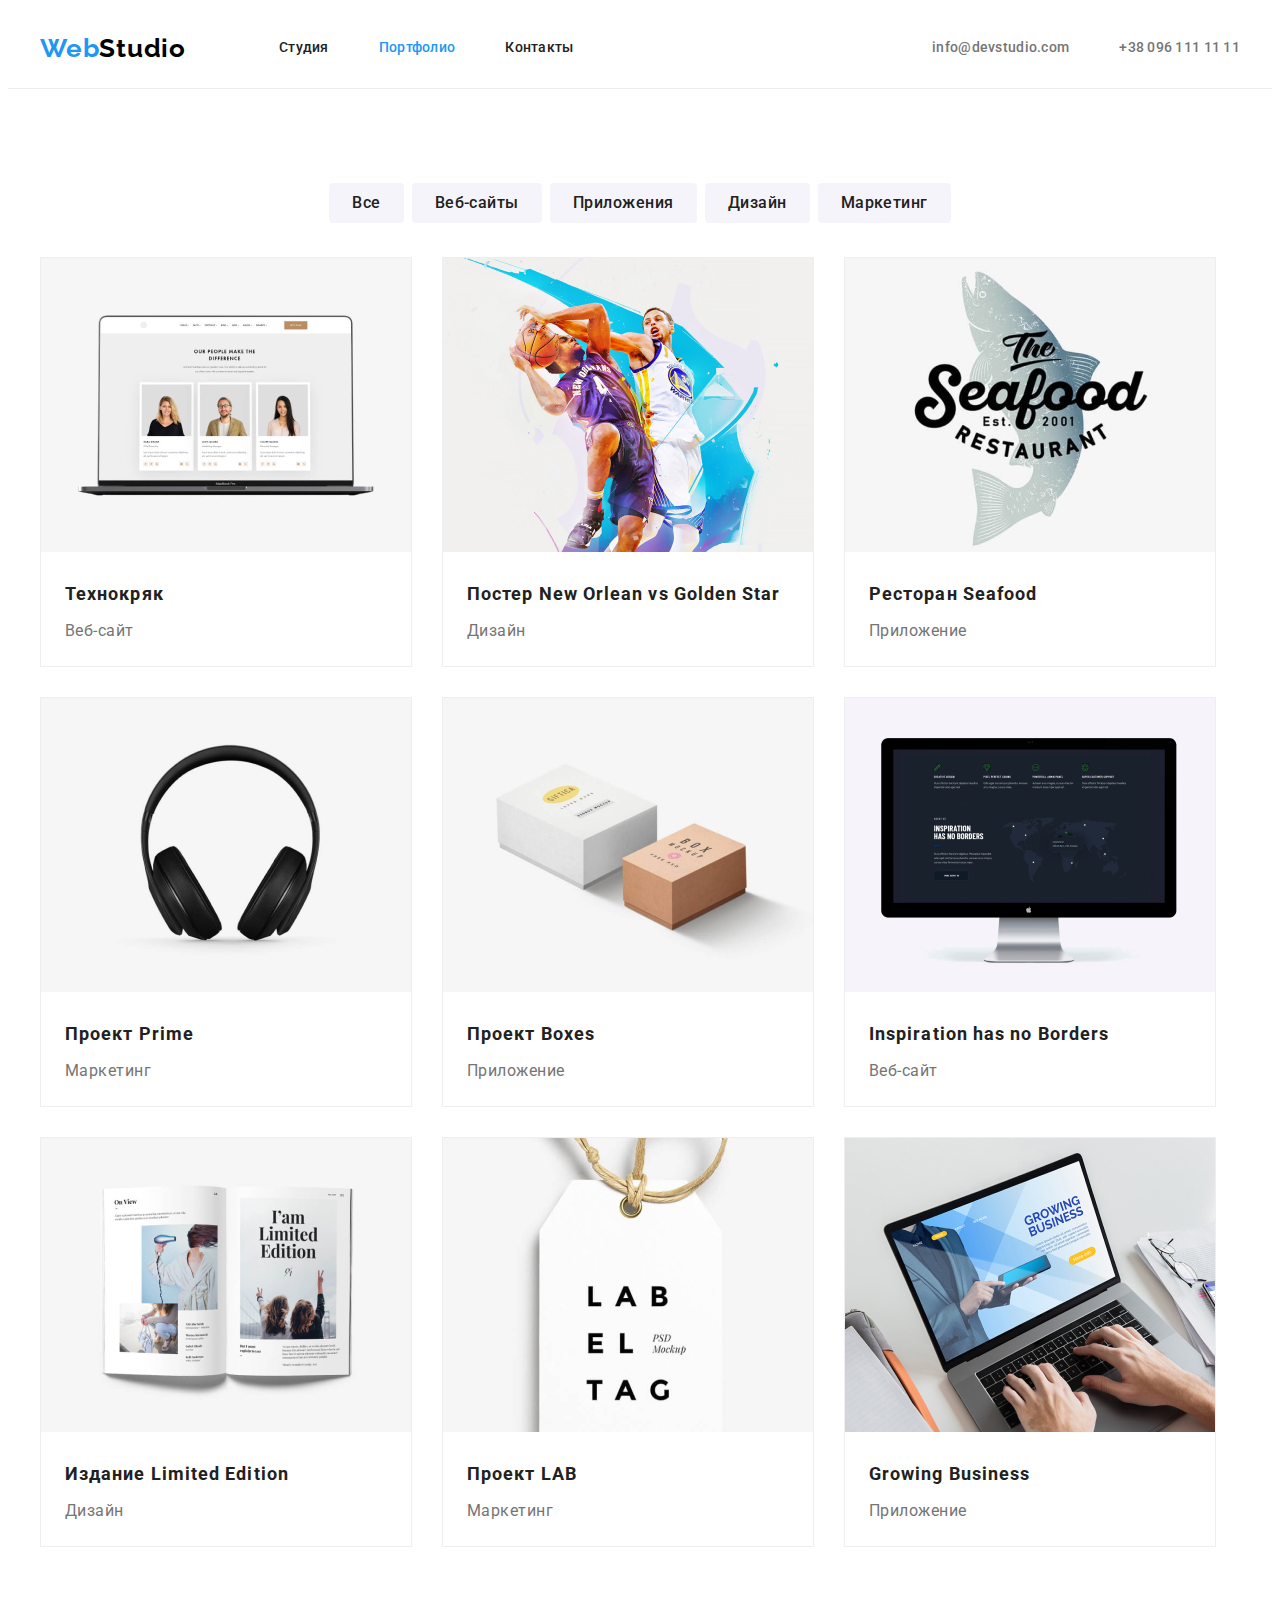
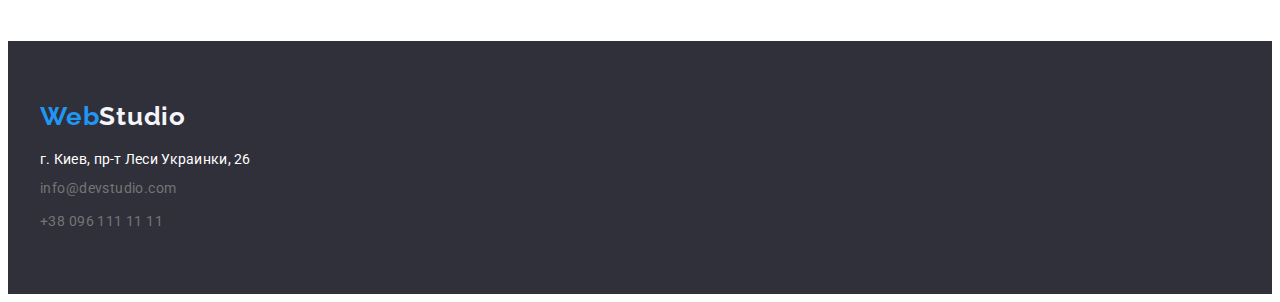
==== portfolio.html @ fe738aff "first edit" ====
<!DOCTYPE html>
<html lang="ru">
<head>
    <meta charset="UTF-8">
    <meta http-equiv="X-UA-Compatible" content="IE=edge">
    <meta name="viewport" content="width=device-width, initial-scale=1.0">
    <title>WebStudio</title>
    <link rel="preconnect" href="https://fonts.googleapis.com">
    <link rel="preconnect" href="https://fonts.gstatic.com" crossorigin>
    <link href="https://fonts.googleapis.com/css2?family=Raleway:wght@700&family=Roboto:wght@400;500;700;900&display=swap"
        rel="stylesheet">
        <link rel="stylesheet" href="https://cdnjs.cloudflare.com/ajax/libs/modern-normalize/1.1.0/modern-normalize.min.css"
            integrity="sha512-wpPYUAdjBVSE4KJnH1VR1HeZfpl1ub8YT/NKx4PuQ5NmX2tKuGu6U/JRp5y+Y8XG2tV+wKQpNHVUX03MfMFn9Q=="
            crossorigin="anonymous" referrerpolicy="no-referrer" />
    <link rel="stylesheet" href="./css/style.css">
</head>
<body>
    <header class="header" >
        <div class="conteiner head">
            <nav class="main-nav">
                <a href="./index.html" class="logo"><span class="logo-studio-color">Web</span>Studio</a>
                <ul class="list main-nav-parts">
                    <li><a href="./index.html" class="navigation">Студия</a></li>
                    <li><a href="./portfolio.html" class="navigation current">Портфолио</a></li>
                    <li><a href="" class="navigation">Контакты</a></li>
                </ul>
            </nav>
            <ul class="list main-nav-contact">
                <li class="list"><a href="mailto:info@devstudio.com" class="out-navigation">info@devstudio.com</a></li>
                <li class="list"><a href="tel:+380961111111" class="out-navigation">+38 096 111 11 11</a></li>
            </ul>
        </div>
    </header>
    <main>
        <section class="portfolio-section">
           <div class="conteiner">
                <h1 class="hiden-text">Портфолио</h1>
                <ul class="portfolio-button">
                    <li class="list"><button type="button" class="button-portfolio">Все</button></li>
                    <li class="list"><button type="button" class="button-portfolio">Веб-сайты</button></li>
                    <li class="list"><button type="button" class="button-portfolio">Приложения</button></li>
                    <li class="list"><button type="button" class="button-portfolio">Дизайн</button></li>
                    <li class="list"><button type="button" class="button-portfolio">Маркетинг</button></li>
                </ul>
                <ul class="portfolio-item">
                    <li class="list">
                        <a href="" class="text-decoratio-none">
                            <img src="./images/portfolio/img.jpg"alt="" width="370">
                            <div class="portfolio-item-text">
                                <h2 class="carts-title">Технокряк</h2>
                                <p class="carts-description">Веб-сайт</p>
                            </div>
                        </a>
                    </li>
                    <li class="list">
                        <a href="" class="text-decoratio-none">
                            <img src="./images/portfolio/img-1.jpg" alt="" width="370">
                            <div class="portfolio-item-text">
                                <h2 class="carts-title">Постер New Orlean vs Golden Star</h2>
                                <p class="carts-description">Дизайн</p>
                            </div>
                        </a>
                    </li>
                    <li class="list">
                        <a href="" class="text-decoratio-none">
                            <img src="./images/portfolio/img-2.jpg" alt="" width="370">
                            <div class="portfolio-item-text">
                                <h2 class="carts-title">Ресторан Seafood</h2>
                                <p class="carts-description">Приложение</p>
                            </div>
                        </a>
                    </li>
                    <li class="list">
                        <a href="" class="text-decoratio-none">
                            <img src="./images/portfolio/img-3.jpg" alt="" width="370">
                            <div class="portfolio-item-text">
                                <h2 class="carts-title">Проект Prime</h2>
                                <p class="carts-description">Маркетинг</p>
                            </div>
                            
                        </a>
                    </li>
                    <li class="list">
                        <a href="" class="text-decoratio-none">
                            <img src="./images/portfolio/img-4.jpg" alt="" width="370">
                            <div class="portfolio-item-text">
                                <h2 class="carts-title">Проект Boxes</h2>
                                <p class="carts-description">Приложение</p>
                            </div>
                         
                        </a>
                    </li>
                    <li class="list">
                        <a href="" class="text-decoratio-none">
                            <img src="./images/portfolio/img-5.jpg" alt="" width="370">
                            <div class="portfolio-item-text">
                                    <h2 class="carts-title">Inspiration has no Borders</h2>
                                    <p class="carts-description">Веб-сайт</p>
                            </div>
                       
                        </a>
                    </li>
                    <li class="list">
                        <a href="" class="text-decoratio-none">
                            <img src="./images/portfolio/img-6.jpg" alt="" width="370">
                            <div class="portfolio-item-text">
                                <h2 class="carts-title">Издание Limited Edition</h2>
                                <p class="carts-description">Дизайн</p>
                            </div>
                            
                        </a>
                    </li>
                    <li class="list">
                        <a href="" class="text-decoratio-none">
                            <img src="./images/portfolio/img-7.jpg" alt="" width="370">
                            <div class="portfolio-item-text">
                                <h2 class="carts-title">Проект LAB</h2>
                                <p class="carts-description">Маркетинг</p>
                            </div>
                          
                        </a>
                    </li>
                    <li class="list">
                        <a href="" class="text-decoratio-none">
                            <img src="./images/portfolio/img-8.jpg" alt="" width="370">
                            <div class="portfolio-item-text">
                                <h2 class="carts-title">Growing Business</h2>
                                <p class="carts-description">Приложение</p>
                            </div>
                           
                        </a>
                    </li>
                </ul>
           </div>
        </section>
    </main>
<footer class="footer">
    <div class="conteiner">
        <a href="./index.html" class="logo-footer"><span class="logo-studio-color">Web</span>Studio</a>
        <address class="adress-footer">
            <ul>
                <li class="list">
                    <p>г. Киев, пр-т Леси Украинки, 26</p>
                </li>
                <li class="list"><a href="mailto:info@devstudio.com" class="footer-navigation">info@devstudio.com</a>
                </li>
                <li class="list"><a href="tel:+380961111111" class="footer-navigation">+38 096 111 11 11</a></li>
            </ul>
        </address>
    </div>
</footer>
</body>

</html>
---- css/style.css ----
:root{
    --nav-black: #212121;
    --accent: #2196F3;
    --footer-bcg: #2F303A;
    --page-color:#ffffff;
    --main-text-color:#212121;
    --paragraf-color: #ffffff;
    --adress-color: #757575;
    --down-section:#F5F4FA;
    --just-blck:#000000;
    --border-portgolio:#eee;
    --border-header:#ECECEC;
    }
h1,
h2,
h3,
h4,
h5,
h6,
p,
ul
{
   margin: 0px;
   padding: 0px;
}

body{
    font-family: 'Roboto', sans-serif;
    color: var(--main-text-color);
    background-color: var(--page-color);
    font-size: 14px;
    line-height: 1.14;
    letter-spacing: 0.02em;
}
.list {
    list-style-type: none;
    padding-left: 0px;
}

.conteiner{
    margin-left: auto;
    margin-right: auto;
    width: 1200px;
    padding: 0 15px 0 15px;
   /* outline: 2px solid tomato;*/
}
.head {
    display: flex;
    align-items: center;
  
}
.header{
    display: flex;
    align-items: center;
    border-bottom: 1px solid var(--border-header);
}
.main-nav{
    display: flex;
    align-items: center;
}
.main-nav-parts {
    margin-left: 93px;
    display: flex;
}
.main-nav-contact {
    display: flex;
    margin-left:auto;
}
.logo{
    display: inline;
    font-family: 'Raleway', sans-serif;
    font-weight: 700;
    font-size: 26px;
    line-height: 1.19;
    letter-spacing: 0.03em;
    color: var(--just-blck);
    text-decoration: none;

}
.logo-studio-color{
    color: var(--accent);
}
.navigation{
    color: var(--nav-black);
    font-weight: 500;
    display: block;
    text-decoration: none;
    padding-bottom: 32px;
    padding-top: 32px;

}
.main-nav-parts li,
.main-nav-contact li{
    margin-right: 50px;
}
.main-nav-parts li:last-child,
.main-nav-contact li:last-child{
    margin-right: 0;
}
.navigation:hover,
.navigation:focus,
.out-navigation:hover,
.out-navigation:focus,
.footer-navigation:hover,
.footer-navigation:focus
{
    color: var(--accent);
}
.current{
    color: var(--accent);
}
.current:hover,
.current:focus{
    color: var(--nav-black);
}
.out-navigation{
    color: var(--adress-color);
    font-weight: 500;
    text-decoration: none;
    display: block;
    padding-bottom: 32px;
    padding-top: 32px;
   
}

/* -----Hero-----*/
.hero {

    padding-top: 200px;
    padding-bottom: 200px;
    max-width: 1600px;
    background-image:linear-gradient(to right, rgba(47, 48, 58, 0.4),
        rgba(47, 48, 58, 0.4)),
        url(../images/hero.jpg);
    background-color: var(--footer-bcg);
    background-repeat: no-repeat;
    background-position: center;
    background-size: cover;
    margin-right: auto;
    margin-left: auto;
 
    text-align: center;

}
.hero-text{

    width: 696px;
    margin-left: auto;
    margin-right: auto;
    margin-bottom: 30px;

    color: var(--paragraf-color);
    font-weight: 900;
    font-size: 44px;
    line-height: 1.36;
    text-transform: uppercase;
    letter-spacing: 0.06em;
    }
.button{

    color: var(--paragraf-color);
    background-color: var(--accent);
    font-family: 'Roboto', sans-serif;
    font-weight: 700;
    font-size: 16px;
    line-height: 1.88;
    cursor: pointer;
    letter-spacing: 0.06em;
    padding: 10px 32px;
    border: 1px solid transparent;
    border-radius: 4px;
    min-width: 200px;

}
.button:hover,
.button:focus{
    background-color: var(--paragraf-color);
    color: var(--accent);
}

/*---------down-section*----------------*/
.down-section{
    padding-top: 101px;
    padding-bottom: 101px;
}
.hiden-text{
    visibility: hidden;
    font-size: 0;
}
.feature-list{
    display: flex;
}
.feature-list .list{
    width: 270px;
    margin-right: 30px;

}
.feature-list .list:last-child{
    margin-right: 0px;
}
.section-title{
    font-weight: 700;
    font-size: 14px;
    line-height: 1.14;
    letter-spacing: 0.03em;
    margin-bottom: 10px;
}
.section-paragraf{
    font-weight: 400;
    font-size: 14px;
    line-height: 1.71;
    letter-spacing: 0.03em;
    color: var(--adress-color);
}
/*-------project-section------*/
.section-project{
    padding-bottom: 94px;
}
.section-projects-title {
    font-weight: 700;
    font-size: 36px;
    line-height: 1.16;
    text-align: center;
    letter-spacing: 0.03em;
    margin-bottom: 50px;
    padding-top: 0;
    padding-bottom: 0;

}
.section-project-photo {
    display: flex;
}

.section-project-photo .list {
    margin-right: 30px;
}

.section-project-photo .list:last-child {
    margin-right: 0;
}
.section-project-photo img{
    width: 100%;
    height: auto;
    display: block;
}
/*-------teem-part-------*/
.teem-part {
    background-color: var(--down-section);
    padding-bottom: 94px;
    padding-top: 94px;
}
.teem{
    display: flex;
   
}
.teem-part-title{
    font-weight: 700;
    font-size: 36px;
    line-height: 1.16;
    text-align: center;
    letter-spacing: 0.03em;
    margin-bottom: 50px;
    
}

.teem .list{
    margin-right: 30px;
    
    box-shadow: 0px 1px 3px rgba(0, 0, 0, 0.12),
    0px 1px 1px rgba(0, 0, 0, 0.14),
    0px 2px 1px rgba(0, 0, 0, 0.2);
    border-radius: 0px 0px 4px 4px;
    background-color: var(--paragraf-color);
}
.teem .list:last-child {
    margin-right: 0;
}
.teem img{
    width: 100%;
    height: auto;
    display: block;
}
.teem-part-text{
    padding-top: 30px;
    padding-bottom: 30px;
}
.teem-name{
    font-weight: 500;
    font-size: 16px;
    line-height: 1.18;
    text-align: center;
    letter-spacing: 0.03em;
    margin-bottom: 10px;
}
.teem-profession{
    font-weight: 400;
    font-size: 16px;
    
    line-height: 1.18;
    text-align: center;
    letter-spacing: 0.03em;
    color: var(--adress-color); 
}
/*--------regular-client-----*/
.regular-client{
    padding-top: 94px;
    padding-bottom: 94px;
}
.regular-client ul{
    display: flex;
    justify-content: space-between;
}
.regular-client .list{
    padding: 16px 32px 16px 32px;
    border: 1px solid #AFB1B8;
   
    border-radius: 4px;
}
/* -----Footer-----*/
.footer{
    color: var(--paragraf-color);
    background-color: var(--footer-bcg);
    padding-top: 60px;
    padding-bottom: 60px;
}
.logo-footer{
    display: block;
    font-family: 'Raleway', sans-serif;
    font-weight: 700;
    font-size: 26px;
    
    line-height: 1.19;
    letter-spacing: 0.03em;
    text-decoration: none;
    color: var(--down-section);
    margin-bottom: 20px;
   
}
.footer-navigation{
    color: var(--adress-color);
    font-weight: 400;
    text-decoration: none;
    font-size: 14px;
    line-height: 1.71;
    letter-spacing: 0.03em;
}
.adress-footer{
    font-style: normal;
}

.adress-footer .list{
 
    margin-bottom: 9px;
}

.adress-footer .list:last-child {

    margin-bottom: 0px;
}
.adress-footer img{
    width: 100%;
    height: auto;
    display: block;
}

/* -----Portfolio-----*/
.portfolio-section {
    color: var(--page-color);
    padding-top: 94px;
    padding-bottom: 94px;
}

.button-portfolio{
    font-family: inherit;
    font-style: normal;
    font-weight: 500;
    font-size: 16px;
    line-height: 1.62;
    text-align: center;
    letter-spacing: 0.03em;
    background-color: var(--down-section);
    color: var(--main-text-color);
    cursor: pointer;
    padding: 6px 22px;
    border: 1px solid transparent;
    border-radius: 4px;
    
}
.button-portfolio:hover,
.button-portfolio:focus
{
    font-family: inherit;
    font-style: normal;
    font-weight: 500;
    font-size: 16px;
    line-height: 1.62;
    text-align: center;
    letter-spacing: 0.03em;
    color: var(--paragraf-color);
    background-color: var(--accent);
}
.portfolio-button{
    display: flex;
 
    margin-bottom: 34px;
    justify-content: center;
} 
.portfolio-button li{
    margin-right: 8px;
    
}
.portfolio-button li:last-child {
    margin-right: 0;
}
.portfolio-item{
    display: flex;
    flex-wrap: wrap;
  
}

.portfolio-item li{
    width: 370px;
    margin-right: 30px;
    margin-bottom: 30px;
    border: 1px solid var(--border-portgolio);
    
}
.portfolio-item li:hover,
.portfolio-item li:focus{
    border: 1px solid #EEEEEE;
    box-sizing: border-box;
    box-shadow: 0px 1px 1px rgba(0, 0, 0, 0.12),
    0px 4px 4px rgba(0, 0, 0, 0.06),
    1px 4px 6px rgba(0, 0, 0, 0.16);
}

.portfolio-item-text{
   
    padding: 20px 24px;
  
}
.portfolio-item-text .carts-title{
    margin-bottom: 4px;
 
}

.portfolio-item li:nth-child(3n+3){
    margin-right: 0;
}
.portfolio-item li:nth-last-child(-n+3) {
    margin-bottom: 0;
}

.carts-title{
    font-weight: 700;
    font-size: 18px;
    line-height: 2;
    letter-spacing: 0.06em;
    color: var(--main-text-color);
    
}
.text-decoratio-none{
     text-decoration: none;
}

.carts-description{
    font-size: 16px;
    line-height: 1.88;
    letter-spacing: 0.03em;
    color: var(--adress-color);
    
}
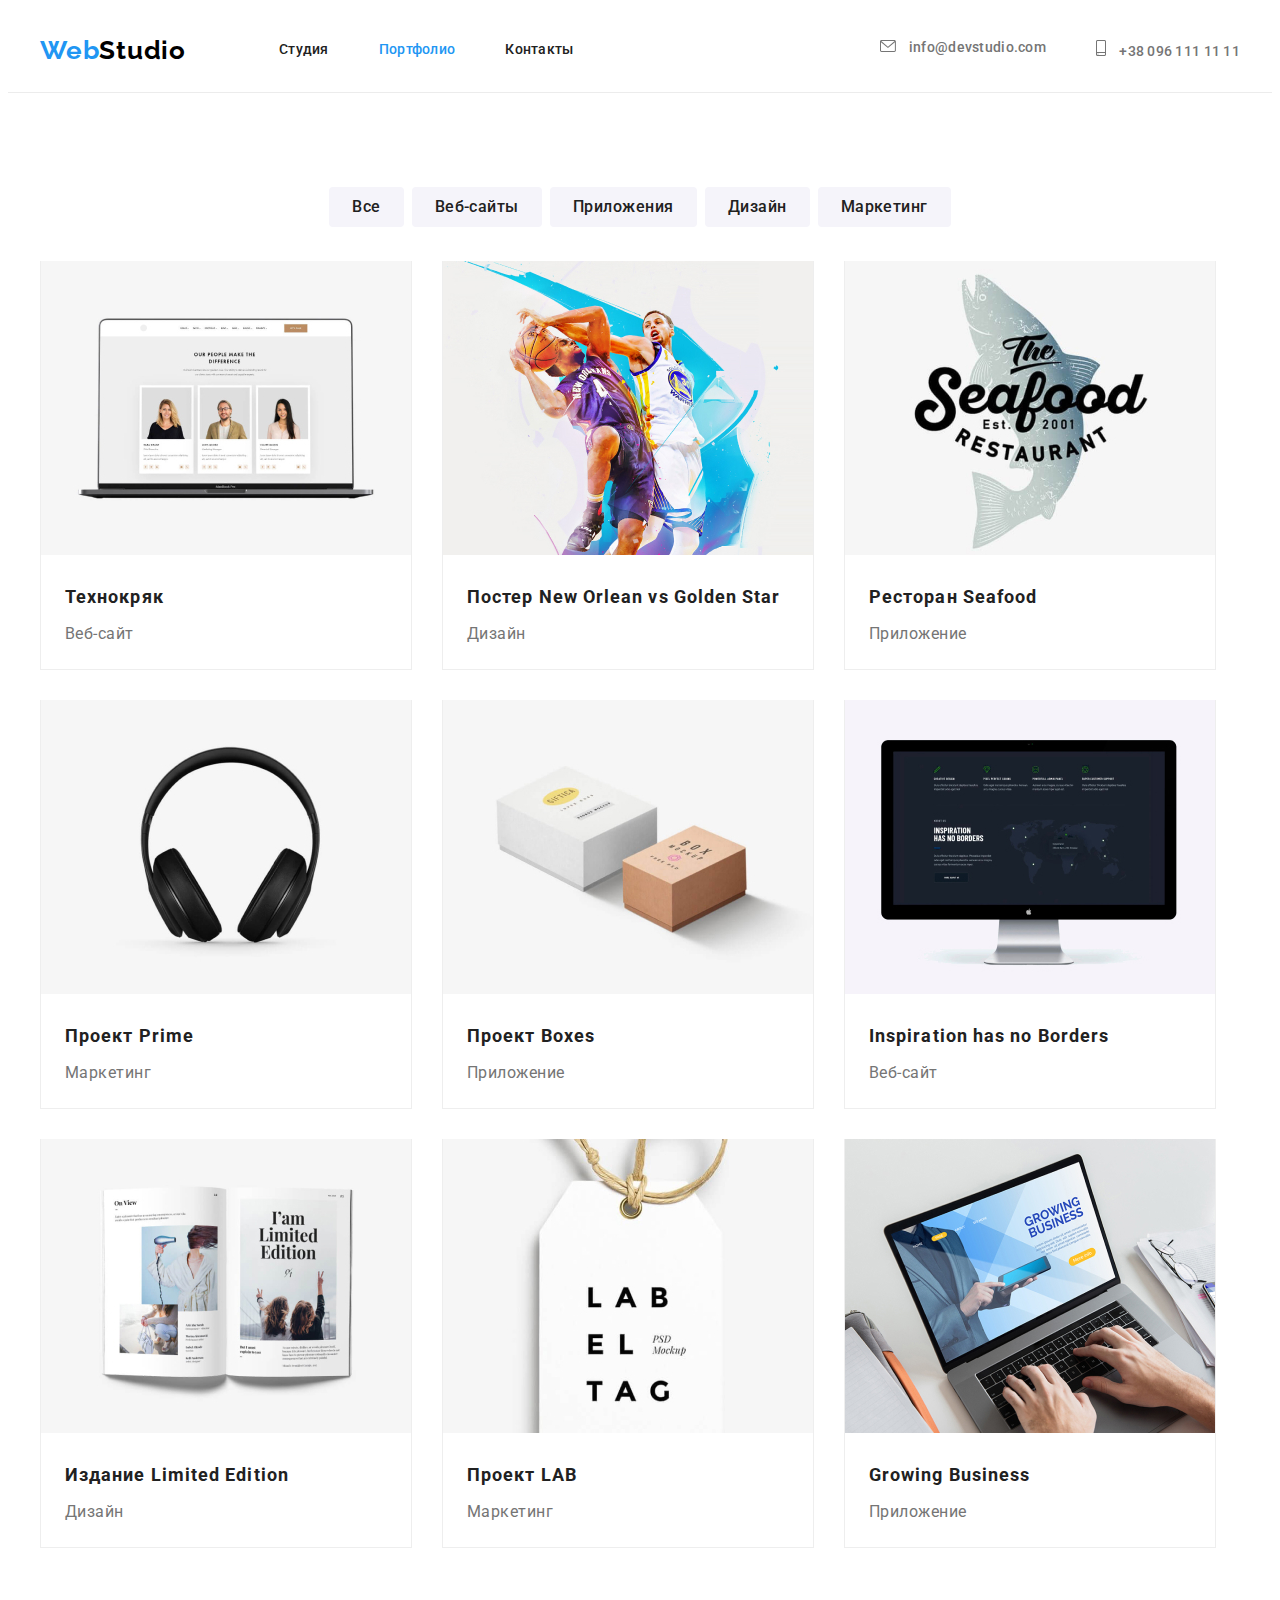
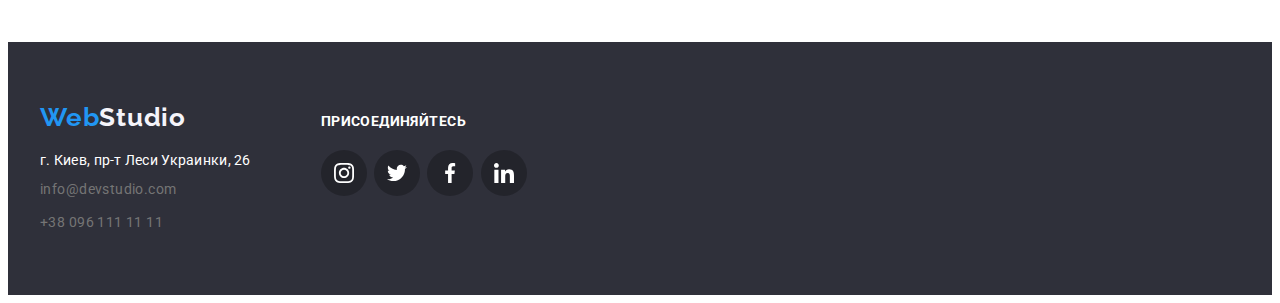
==== commit 285410a2: "first push" ====
--- a/portfolio.html
+++ b/portfolio.html
@@ -15,22 +15,30 @@
     <link rel="stylesheet" href="./css/style.css">
 </head>
 <body>
-    <header class="header" >
-        <div class="conteiner head">
-            <nav class="main-nav">
-                <a href="./index.html" class="logo"><span class="logo-studio-color">Web</span>Studio</a>
-                <ul class="list main-nav-parts">
-                    <li><a href="./index.html" class="navigation">Студия</a></li>
-                    <li><a href="./portfolio.html" class="navigation current">Портфолио</a></li>
-                    <li><a href="" class="navigation">Контакты</a></li>
-                </ul>
-            </nav>
-            <ul class="list main-nav-contact">
-                <li class="list"><a href="mailto:info@devstudio.com" class="out-navigation">info@devstudio.com</a></li>
-                <li class="list"><a href="tel:+380961111111" class="out-navigation">+38 096 111 11 11</a></li>
+<header class="header">
+    <div class="conteiner head">
+        <nav class="main-nav">
+            <a href="./index.html" class="logo"><span class="logo-studio-color">Web</span>Studio</a>
+            <ul class="list main-nav-parts">
+                <li><a href="./index.html" class="navigation">Студия</a></li>
+                <li><a href="./portfolio.html" class="navigation current">Портфолио</a></li>
+                <li><a href="" class="navigation">Контакты</a></li>
             </ul>
-        </div>
-    </header>
+        </nav>
+        <ul class="list main-nav-contact">
+            <li class="list"><a href="mailto:info@devstudio.com" class="out-navigation">
+                    <svg class="ico-contact" width="16" height="12">
+                        <use href="./images/icon/symbol-defs.svg#icon-mail"></use>
+                    </svg>
+                    info@devstudio.com</a></li>
+            <li class="list"><a href="tel:+380961111111" class="out-navigation">
+                    <svg class="ico-contact" width="10" height="16">
+                        <use href="./images/icon/symbol-defs.svg#icon-phone"></use>
+                    </svg>
+                    +38 096 111 11 11</a></li>
+        </ul>
+    </div>
+</header>
     <main>
         <section class="portfolio-section">
            <div class="conteiner">
@@ -136,17 +144,37 @@
     </main>
 <footer class="footer">
     <div class="conteiner">
-        <a href="./index.html" class="logo-footer"><span class="logo-studio-color">Web</span>Studio</a>
-        <address class="adress-footer">
+        <div>
+            <a href="./index.html" class="logo-footer"><span class="logo-studio-color">Web</span>Studio</a>
+            <address class="adress-footer">
+                <ul>
+                    <li class="list">
+                        <p>г. Киев, пр-т Леси Украинки, 26</p>
+                    </li>
+                    <li class="list"><a href="mailto:info@devstudio.com"
+                            class="footer-navigation">info@devstudio.com</a></li>
+                    <li class="list"><a href="tel:+380961111111" class="footer-navigation">+38 096 111 11 11</a></li>
+                </ul>
+            </address>
+        </div>
+
+        <div class="footer-link">
+            <p class="footer-link-text">присоединяйтесь</p>
             <ul>
-                <li class="list">
-                    <p>г. Киев, пр-т Леси Украинки, 26</p>
-                </li>
-                <li class="list"><a href="mailto:info@devstudio.com" class="footer-navigation">info@devstudio.com</a>
-                </li>
-                <li class="list"><a href="tel:+380961111111" class="footer-navigation">+38 096 111 11 11</a></li>
+                <li class="list ico-sm-footer"><a href=""></a><svg width="20" height="20">
+                        <use href="./images/icon/symbol-defs.svg#icon-instagram"></use>
+                    </svg></li>
+                <li class="list ico-sm-footer"><a href=""></a><svg width="20" height="20">
+                        <use href="./images/icon/symbol-defs.svg#icon-twitter"></use>
+                    </svg></li>
+                <li class="list ico-sm-footer"><a href=""></a><svg width="20" height="20">
+                        <use href="./images/icon/symbol-defs.svg#icon-facebook"></use>
+                    </svg></li>
+                <li class="list ico-sm-footer"><a href=""></a><svg width="20" height="20">
+                        <use href="./images/icon/symbol-defs.svg#icon-linkedi"></use>
+                    </svg></li>
             </ul>
-        </address>
+        </div>
     </div>
 </footer>
 </body>
--- a/css/style.css
+++ b/css/style.css
@@ -65,6 +65,10 @@
 .main-nav-contact {
     display: flex;
     margin-left:auto;
+    
+}
+.main-nav-contact .out-navigation{
+    align-items: center;
 }
 .logo{
     display: inline;
@@ -106,6 +110,10 @@
 {
     color: var(--accent);
 }
+.out-navigation:hover .ico-contact,
+.out-navigation:focus .ico-contact{
+    box-shadow: 0px 4px 4px rgba(0, 0, 0, 0.25);
+}
 .current{
     color: var(--accent);
 }
@@ -121,6 +129,11 @@
     padding-bottom: 32px;
     padding-top: 32px;
    
+}
+.ico-contact{
+    margin-right: 10px;
+    align-items: center;
+    fill:currentColor;
 }
 
 /* -----Hero-----*/
@@ -183,6 +196,13 @@
     padding-top: 101px;
     padding-bottom: 101px;
 }
+.ico-feature-list{
+    background-image: url('../images/icon/symbol-defs.svg#icon-antenna');
+    background: #F5F4FA;
+    border-radius: 4px;
+    margin-bottom: 30px;
+    padding: 25px 100px 25px 100px;
+}
 .hiden-text{
     visibility: hidden;
     font-size: 0;
@@ -263,7 +283,7 @@
     
 }
 
-.teem .list{
+.teem-conteiner{
     margin-right: 30px;
     
     box-shadow: 0px 1px 3px rgba(0, 0, 0, 0.12),
@@ -272,7 +292,7 @@
     border-radius: 0px 0px 4px 4px;
     background-color: var(--paragraf-color);
 }
-.teem .list:last-child {
+.teem-conteiner:last-child {
     margin-right: 0;
 }
 .teem img{
@@ -283,6 +303,33 @@
 .teem-part-text{
     padding-top: 30px;
     padding-bottom: 30px;
+}
+.teem-part-text ul{
+    padding-right: 32px;
+    padding-left: 32px;
+    display: flex;
+    justify-content: space-between;
+   
+}
+.ico-sm{
+    display: flex;
+    justify-content: center;
+    align-items: center;
+    fill: #AFB1B8;
+    border: 1px solid transparent;
+    background-color: transparent;
+    width: 44px;
+    height: 44px;
+   
+}
+.ico-sm:hover,
+.ico-sm:focus{
+    border: 1px solid var(--accent);
+    background-color: var(--accent);
+    fill: var(--page-color);
+    border-radius: 50%;
+    width: 44px;
+    height: 44px;
 }
 .teem-name{
     font-weight: 500;
@@ -295,13 +342,14 @@
 .teem-profession{
     font-weight: 400;
     font-size: 16px;
-    
+    margin-bottom: 16px;
     line-height: 1.18;
     text-align: center;
     letter-spacing: 0.03em;
     color: var(--adress-color); 
 }
 /*--------regular-client-----*/
+
 .regular-client{
     padding-top: 94px;
     padding-bottom: 94px;
@@ -310,11 +358,26 @@
     display: flex;
     justify-content: space-between;
 }
-.regular-client .list{
+.regular-client-ico{
+  
+    
+    fill: #AFB1B8;
+    
+}
+.regular-client-li {
     padding: 16px 32px 16px 32px;
     border: 1px solid #AFB1B8;
-   
+    fill: #AFB1B8;
     border-radius: 4px;
+}
+.regular-client-li:focus .regular-client-ico,
+.regular-client-li:hover .regular-client-ico,
+.regular-client-li:hover,
+.regular-client-li:focus
+{
+    border-color: #2196F3;
+  
+    fill: var(--accent);
 }
 /* -----Footer-----*/
 .footer{
@@ -322,6 +385,12 @@
     background-color: var(--footer-bcg);
     padding-top: 60px;
     padding-bottom: 60px;
+    display: block;
+}
+.footer .conteiner{
+    display: flex;
+    align-items: baseline;
+
 }
 .logo-footer{
     display: block;
@@ -346,6 +415,8 @@
 }
 .adress-footer{
     font-style: normal;
+    box-sizing: content-box;
+
 }
 
 .adress-footer .list{
@@ -357,12 +428,52 @@
 
     margin-bottom: 0px;
 }
-.adress-footer img{
-    width: 100%;
-    height: auto;
-    display: block;
-}
-
+.footer-link{
+    margin-left: 70px;
+}
+.footer-link ul{
+    display: block;
+}
+.footer-link-text{
+    margin-bottom: 20px;
+    font-weight: 700;
+    font-size: 14px;
+    line-height: 1.14;
+    letter-spacing: 0.03em;
+    text-transform: uppercase;
+    
+    color: #FFFFFF;
+}
+.footer-link ul {
+    width: 206px;
+   
+    display: flex;
+    justify-content: space-between;
+
+}
+
+.ico-sm-footer {
+    display: flex;
+    justify-content: center;
+    align-items: center;
+    fill: var(--page-color);
+    border: 1px solid transparent;
+    background-color:rgba(0, 0, 0, 0.25);
+    border-radius: 50%;
+    width: 44px;
+    height: 44px;
+
+}
+
+.ico-sm-footer:hover,
+.ico-sm-gooter:focus {
+    border: 1px solid var(--accent);
+    background-color: var(--accent);
+    fill: var(--page-color);
+    border-radius: 50%;
+    width: 44px;
+    height: 44px;
+}
 /* -----Portfolio-----*/
 .portfolio-section {
     color: var(--page-color);
@@ -398,6 +509,9 @@
     letter-spacing: 0.03em;
     color: var(--paragraf-color);
     background-color: var(--accent);
+    box-shadow: 0px 3px 1px rgba(0, 0, 0, 0.1),
+    0px 1px 2px rgba(0, 0, 0, 0.08),
+    0px 2px 2px rgba(0, 0, 0, 0.12);
 }
 .portfolio-button{
     display: flex;
@@ -422,8 +536,9 @@
     width: 370px;
     margin-right: 30px;
     margin-bottom: 30px;
-    border: 1px solid var(--border-portgolio);
-    
+    border-right: 1px solid var(--border-portgolio);
+    border-left: 1px solid var(--border-portgolio);
+    border-bottom: 1px solid var(--border-portgolio);
 }
 .portfolio-item li:hover,
 .portfolio-item li:focus{
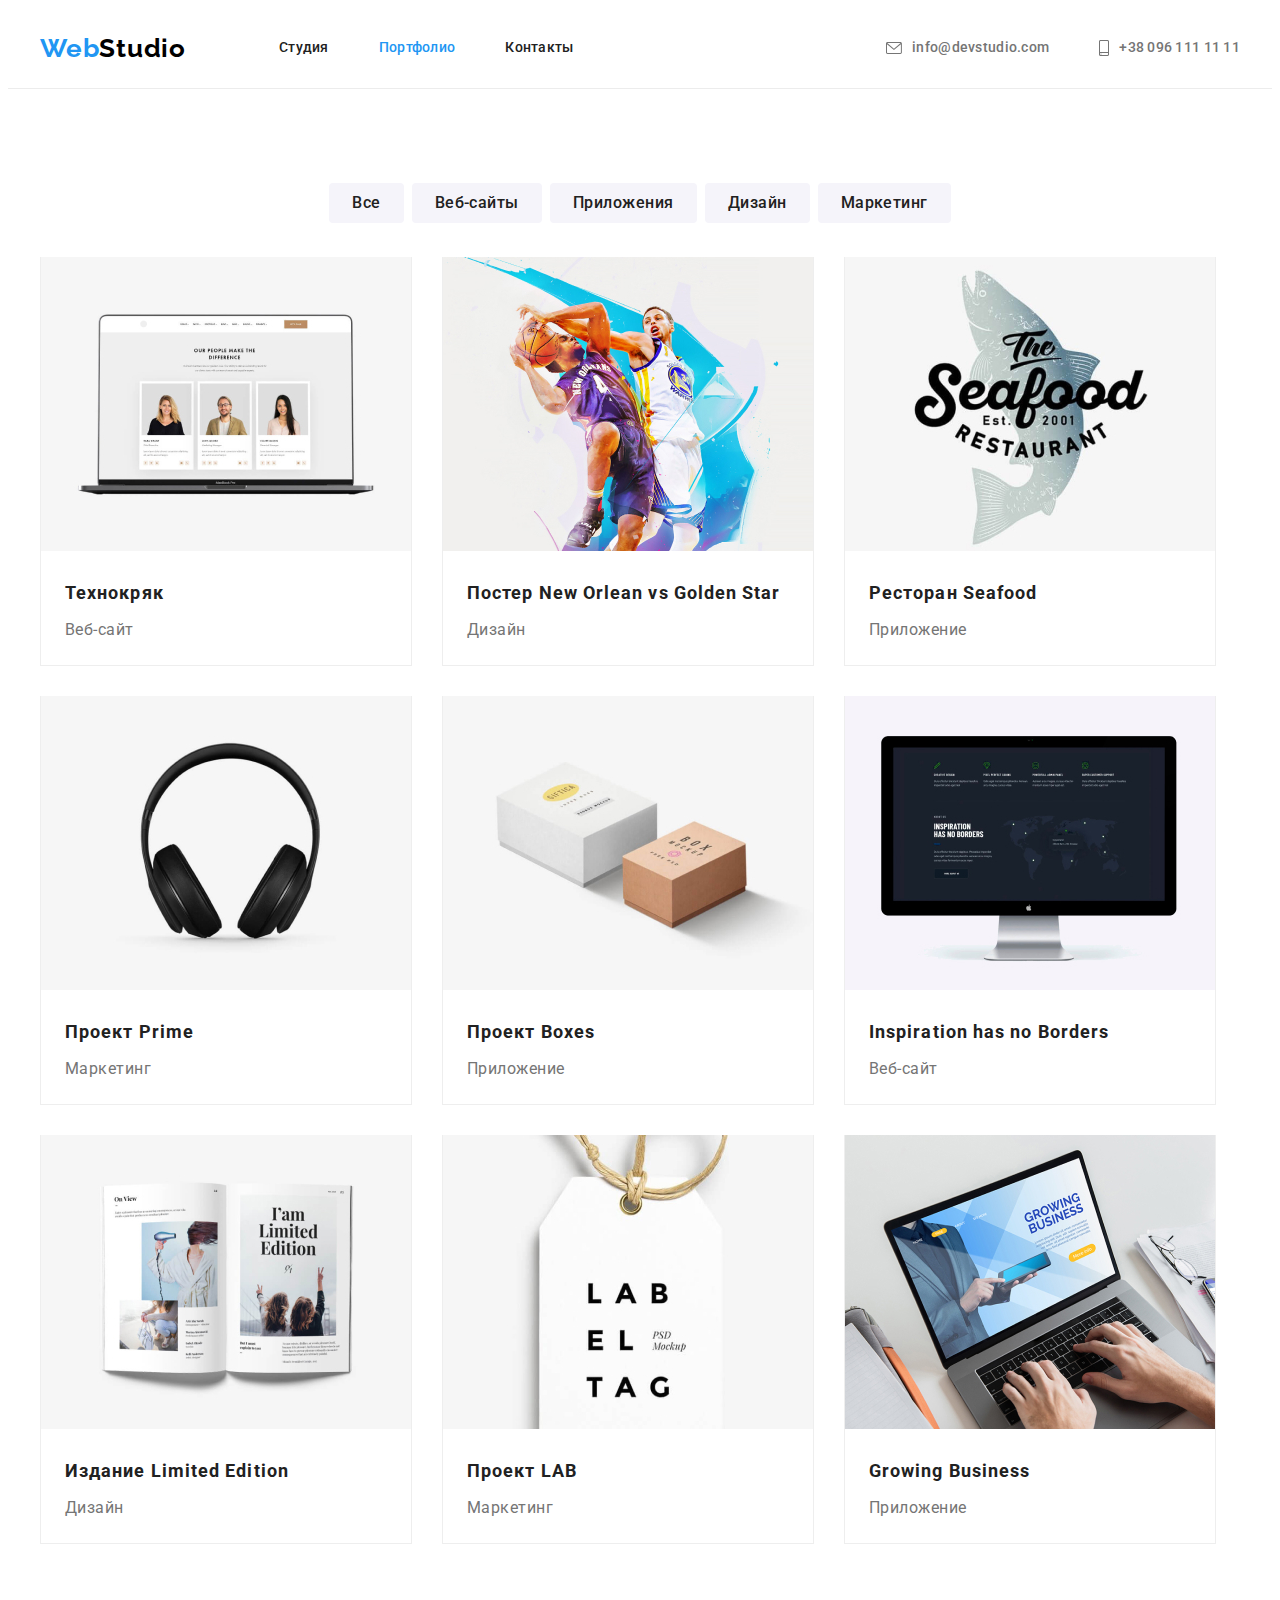
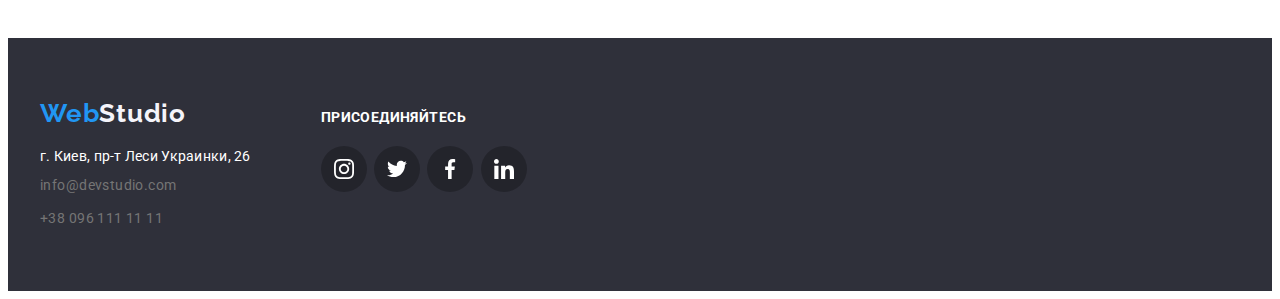
==== commit 3824d63f: "first edit" ====
--- a/portfolio.html
+++ b/portfolio.html
@@ -161,18 +161,18 @@
         <div class="footer-link">
             <p class="footer-link-text">присоединяйтесь</p>
             <ul>
-                <li class="list ico-sm-footer"><a href=""></a><svg width="20" height="20">
-                        <use href="./images/icon/symbol-defs.svg#icon-instagram"></use>
-                    </svg></li>
-                <li class="list ico-sm-footer"><a href=""></a><svg width="20" height="20">
-                        <use href="./images/icon/symbol-defs.svg#icon-twitter"></use>
-                    </svg></li>
-                <li class="list ico-sm-footer"><a href=""></a><svg width="20" height="20">
-                        <use href="./images/icon/symbol-defs.svg#icon-facebook"></use>
-                    </svg></li>
-                <li class="list ico-sm-footer"><a href=""></a><svg width="20" height="20">
-                        <use href="./images/icon/symbol-defs.svg#icon-linkedi"></use>
-                    </svg></li>
+                <li class="list"><a href="" class="ico-sm-footer"><svg width="20" height="20">
+                            <use href="./images/icon/symbol-defs.svg#icon-instagram"></use>
+                        </svg></a></li>
+                <li class="list"><a href="" class="ico-sm-footer"><svg width="20" height="20">
+                            <use href="./images/icon/symbol-defs.svg#icon-twitter"></use>
+                        </svg></a></li>
+                <li class="list"><a href="" class="ico-sm-footer"><svg width="20" height="20">
+                            <use href="./images/icon/symbol-defs.svg#icon-facebook"></use>
+                        </svg></a></li>
+                <li class="list"><a href="" class="ico-sm-footer"><svg width="20" height="20">
+                            <use href="./images/icon/symbol-defs.svg#icon-linkedi"></use>
+                        </svg></a></li>
             </ul>
         </div>
     </div>
--- a/css/style.css
+++ b/css/style.css
@@ -69,6 +69,7 @@
 }
 .main-nav-contact .out-navigation{
     align-items: center;
+    display: flex;
 }
 .logo{
     display: inline;
@@ -197,11 +198,14 @@
     padding-bottom: 101px;
 }
 .ico-feature-list{
-    background-image: url('../images/icon/symbol-defs.svg#icon-antenna');
+    display: flex;
+    align-items: center;
+    justify-content: center;
+   
     background: #F5F4FA;
     border-radius: 4px;
     margin-bottom: 30px;
-    padding: 25px 100px 25px 100px;
+   padding: 25px 100px 25px 100px;
 }
 .hiden-text{
     visibility: hidden;
@@ -318,18 +322,22 @@
     fill: #AFB1B8;
     border: 1px solid transparent;
     background-color: transparent;
-    width: 44px;
-    height: 44px;
-   
-}
-.ico-sm:hover,
-.ico-sm:focus{
-    border: 1px solid var(--accent);
-    background-color: var(--accent);
-    fill: var(--page-color);
     border-radius: 50%;
     width: 44px;
     height: 44px;
+   
+}
+.ico-sm svg{
+    fill: #AFB1B8;
+}
+.ico-sm:hover,
+.ico-sm:focus,
+.ico-sm:hover svg,
+.ico-sm:focus svg{
+    border-color: var(--accent);
+    background-color: var(--accent);
+    fill: var(--page-color);
+    
 }
 .teem-name{
     font-weight: 500;
@@ -359,12 +367,9 @@
     justify-content: space-between;
 }
 .regular-client-ico{
-  
-    
-    fill: #AFB1B8;
-    
-}
-.regular-client-li {
+    fill: #AFB1B8;    
+}
+.regular-client-li{
     padding: 16px 32px 16px 32px;
     border: 1px solid #AFB1B8;
     fill: #AFB1B8;
@@ -542,8 +547,8 @@
 }
 .portfolio-item li:hover,
 .portfolio-item li:focus{
-    border: 1px solid #EEEEEE;
-    box-sizing: border-box;
+
+ 
     box-shadow: 0px 1px 1px rgba(0, 0, 0, 0.12),
     0px 4px 4px rgba(0, 0, 0, 0.06),
     1px 4px 6px rgba(0, 0, 0, 0.16);
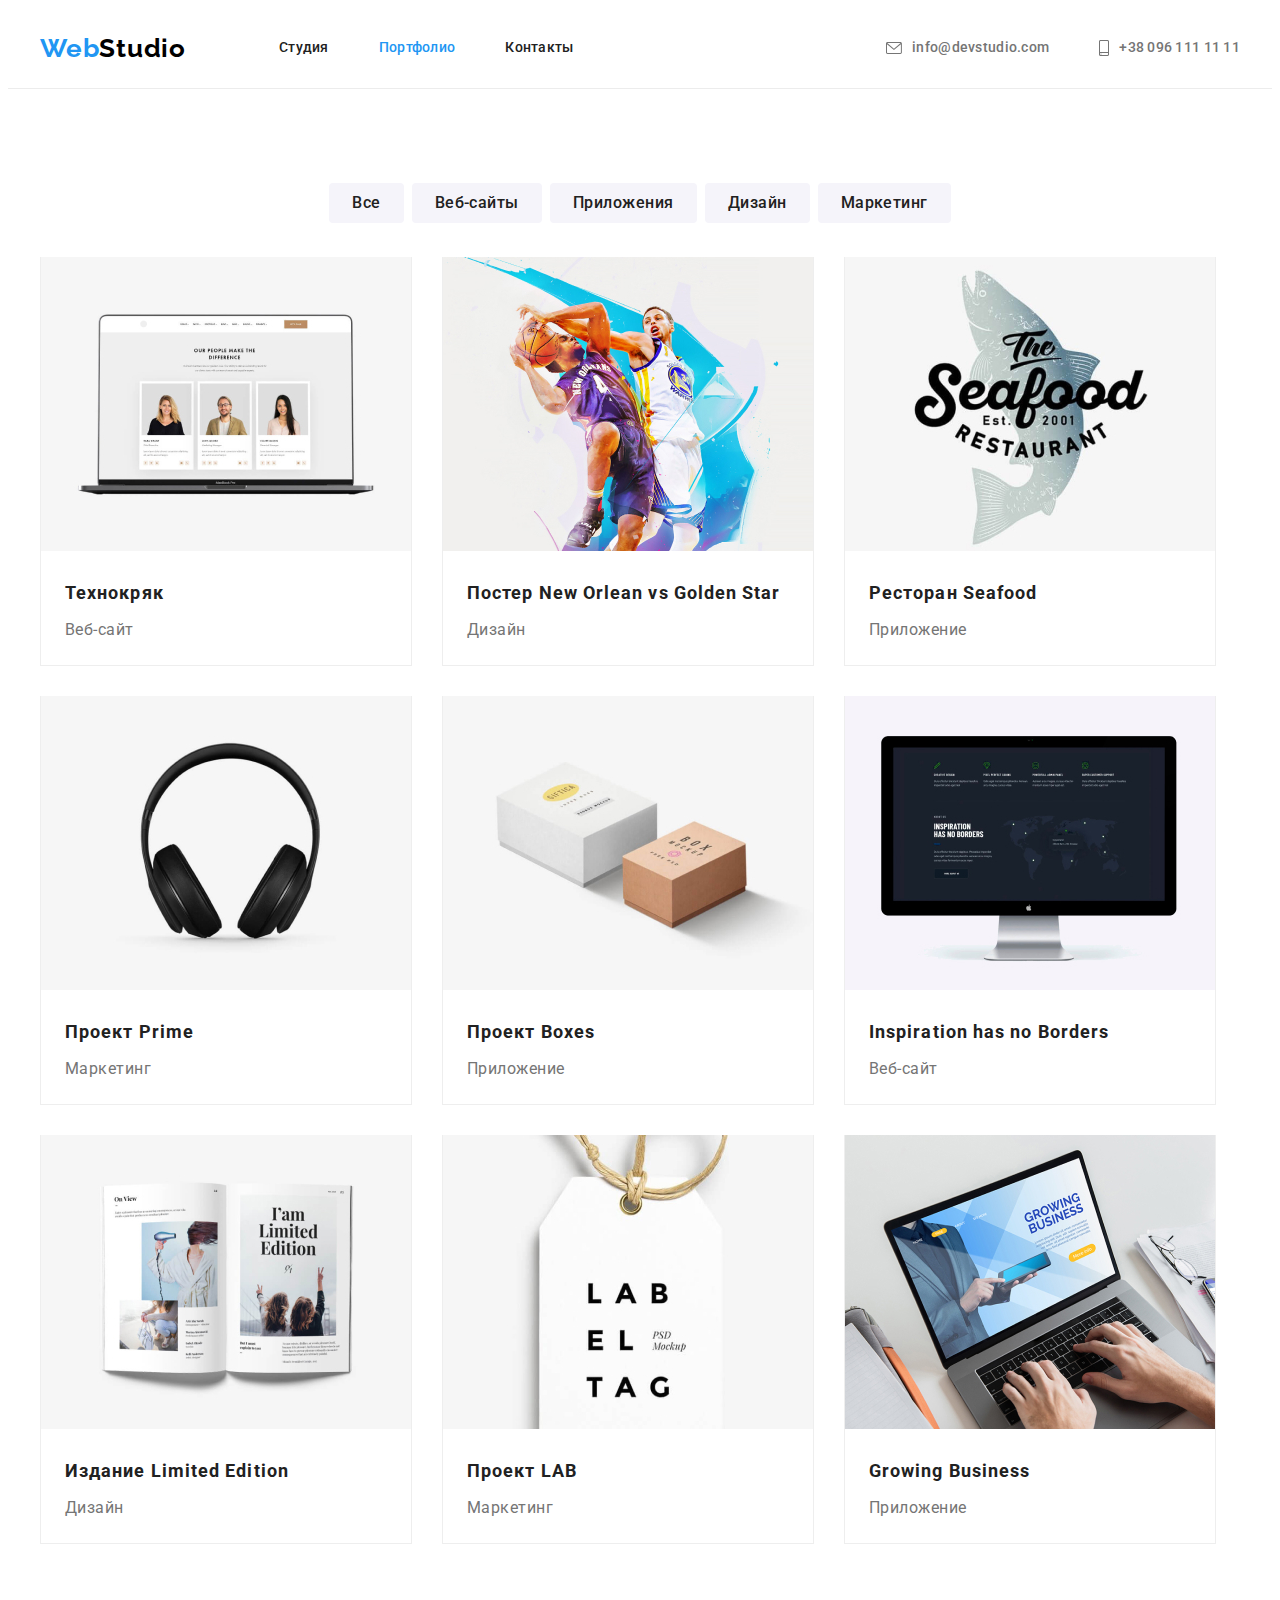
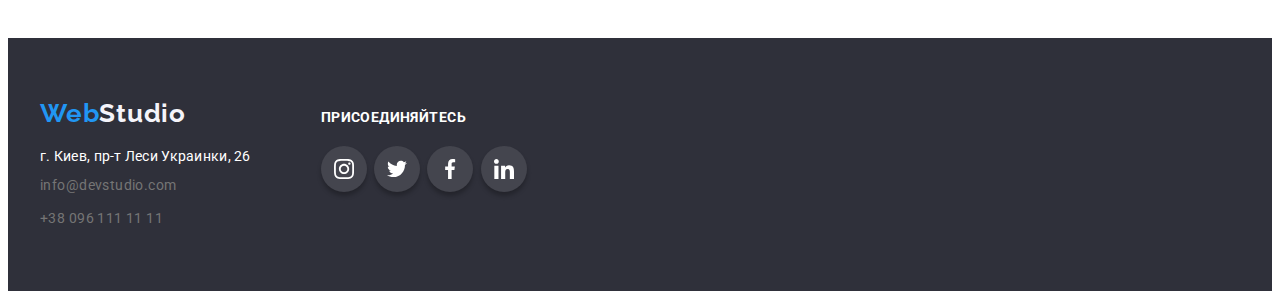
==== commit 2e82f211: "second cheak" ====
--- a/portfolio.html
+++ b/portfolio.html
@@ -51,8 +51,8 @@
                     <li class="list"><button type="button" class="button-portfolio">Маркетинг</button></li>
                 </ul>
                 <ul class="portfolio-item">
-                    <li class="list">
-                        <a href="" class="text-decoratio-none">
+                    <li class="list portfolio-item-li">
+                        <a href="https://www.instagram.com/" class="text-decoratio-none">
                             <img src="./images/portfolio/img.jpg"alt="" width="370">
                             <div class="portfolio-item-text">
                                 <h2 class="carts-title">Технокряк</h2>
@@ -60,7 +60,7 @@
                             </div>
                         </a>
                     </li>
-                    <li class="list">
+                    <li class="list portfolio-item-li">
                         <a href="" class="text-decoratio-none">
                             <img src="./images/portfolio/img-1.jpg" alt="" width="370">
                             <div class="portfolio-item-text">
@@ -69,7 +69,7 @@
                             </div>
                         </a>
                     </li>
-                    <li class="list">
+                    <li class="list portfolio-item-li">
                         <a href="" class="text-decoratio-none">
                             <img src="./images/portfolio/img-2.jpg" alt="" width="370">
                             <div class="portfolio-item-text">
@@ -78,7 +78,7 @@
                             </div>
                         </a>
                     </li>
-                    <li class="list">
+                    <li class="list portfolio-item-li">
                         <a href="" class="text-decoratio-none">
                             <img src="./images/portfolio/img-3.jpg" alt="" width="370">
                             <div class="portfolio-item-text">
@@ -88,7 +88,7 @@
                             
                         </a>
                     </li>
-                    <li class="list">
+                    <li class="list portfolio-item-li">
                         <a href="" class="text-decoratio-none">
                             <img src="./images/portfolio/img-4.jpg" alt="" width="370">
                             <div class="portfolio-item-text">
@@ -98,7 +98,7 @@
                          
                         </a>
                     </li>
-                    <li class="list">
+                    <li class="list portfolio-item-li">
                         <a href="" class="text-decoratio-none">
                             <img src="./images/portfolio/img-5.jpg" alt="" width="370">
                             <div class="portfolio-item-text">
@@ -108,7 +108,7 @@
                        
                         </a>
                     </li>
-                    <li class="list">
+                    <li class="list portfolio-item-li">
                         <a href="" class="text-decoratio-none">
                             <img src="./images/portfolio/img-6.jpg" alt="" width="370">
                             <div class="portfolio-item-text">
@@ -118,7 +118,7 @@
                             
                         </a>
                     </li>
-                    <li class="list">
+                    <li class="list portfolio-item-li">
                         <a href="" class="text-decoratio-none">
                             <img src="./images/portfolio/img-7.jpg" alt="" width="370">
                             <div class="portfolio-item-text">
@@ -128,7 +128,7 @@
                           
                         </a>
                     </li>
-                    <li class="list">
+                    <li class="list portfolio-item-li">
                         <a href="" class="text-decoratio-none">
                             <img src="./images/portfolio/img-8.jpg" alt="" width="370">
                             <div class="portfolio-item-text">
@@ -138,6 +138,7 @@
                            
                         </a>
                     </li>
+                    
                 </ul>
            </div>
         </section>
--- a/css/style.css
+++ b/css/style.css
@@ -205,7 +205,8 @@
     background: #F5F4FA;
     border-radius: 4px;
     margin-bottom: 30px;
-   padding: 25px 100px 25px 100px;
+    width: 270px;
+    height: 120px;
 }
 .hiden-text{
     visibility: hidden;
@@ -367,14 +368,22 @@
     justify-content: space-between;
 }
 .regular-client-ico{
-    fill: #AFB1B8;    
-}
+    fill: #AFB1B8; 
+   
+}
+
 .regular-client-li{
-    padding: 16px 32px 16px 32px;
+    display: flex;
+    align-items: center;
+    justify-content: center;
+    width: 170px;
+    height: 92px;
     border: 1px solid #AFB1B8;
     fill: #AFB1B8;
     border-radius: 4px;
-}
+  
+}
+
 .regular-client-li:focus .regular-client-ico,
 .regular-client-li:hover .regular-client-ico,
 .regular-client-li:hover,
@@ -463,10 +472,11 @@
     align-items: center;
     fill: var(--page-color);
     border: 1px solid transparent;
-    background-color:rgba(0, 0, 0, 0.25);
+    background: rgba(255, 255, 255, 0.1);
     border-radius: 50%;
     width: 44px;
     height: 44px;
+    box-shadow: 0px 4px 4px rgba(0, 0, 0, 0.25);
 
 }
 
@@ -537,18 +547,23 @@
   
 }
 
-.portfolio-item li{
+.portfolio-item-li{
     width: 370px;
     margin-right: 30px;
     margin-bottom: 30px;
+    
     border-right: 1px solid var(--border-portgolio);
     border-left: 1px solid var(--border-portgolio);
     border-bottom: 1px solid var(--border-portgolio);
 }
-.portfolio-item li:hover,
-.portfolio-item li:focus{
-
- 
+.text-decoratio-none {
+    display: block;
+
+    transition: box-shadow 250ms cubic-bezier(0.4, 0, 0.2, 1);
+    text-decoration: none;
+}
+.text-decoratio-none:hover,
+.text-decoratio-none:focus{
     box-shadow: 0px 1px 1px rgba(0, 0, 0, 0.12),
     0px 4px 4px rgba(0, 0, 0, 0.06),
     1px 4px 6px rgba(0, 0, 0, 0.16);
@@ -579,9 +594,6 @@
     color: var(--main-text-color);
     
 }
-.text-decoratio-none{
-     text-decoration: none;
-}
 
 .carts-description{
     font-size: 16px;
